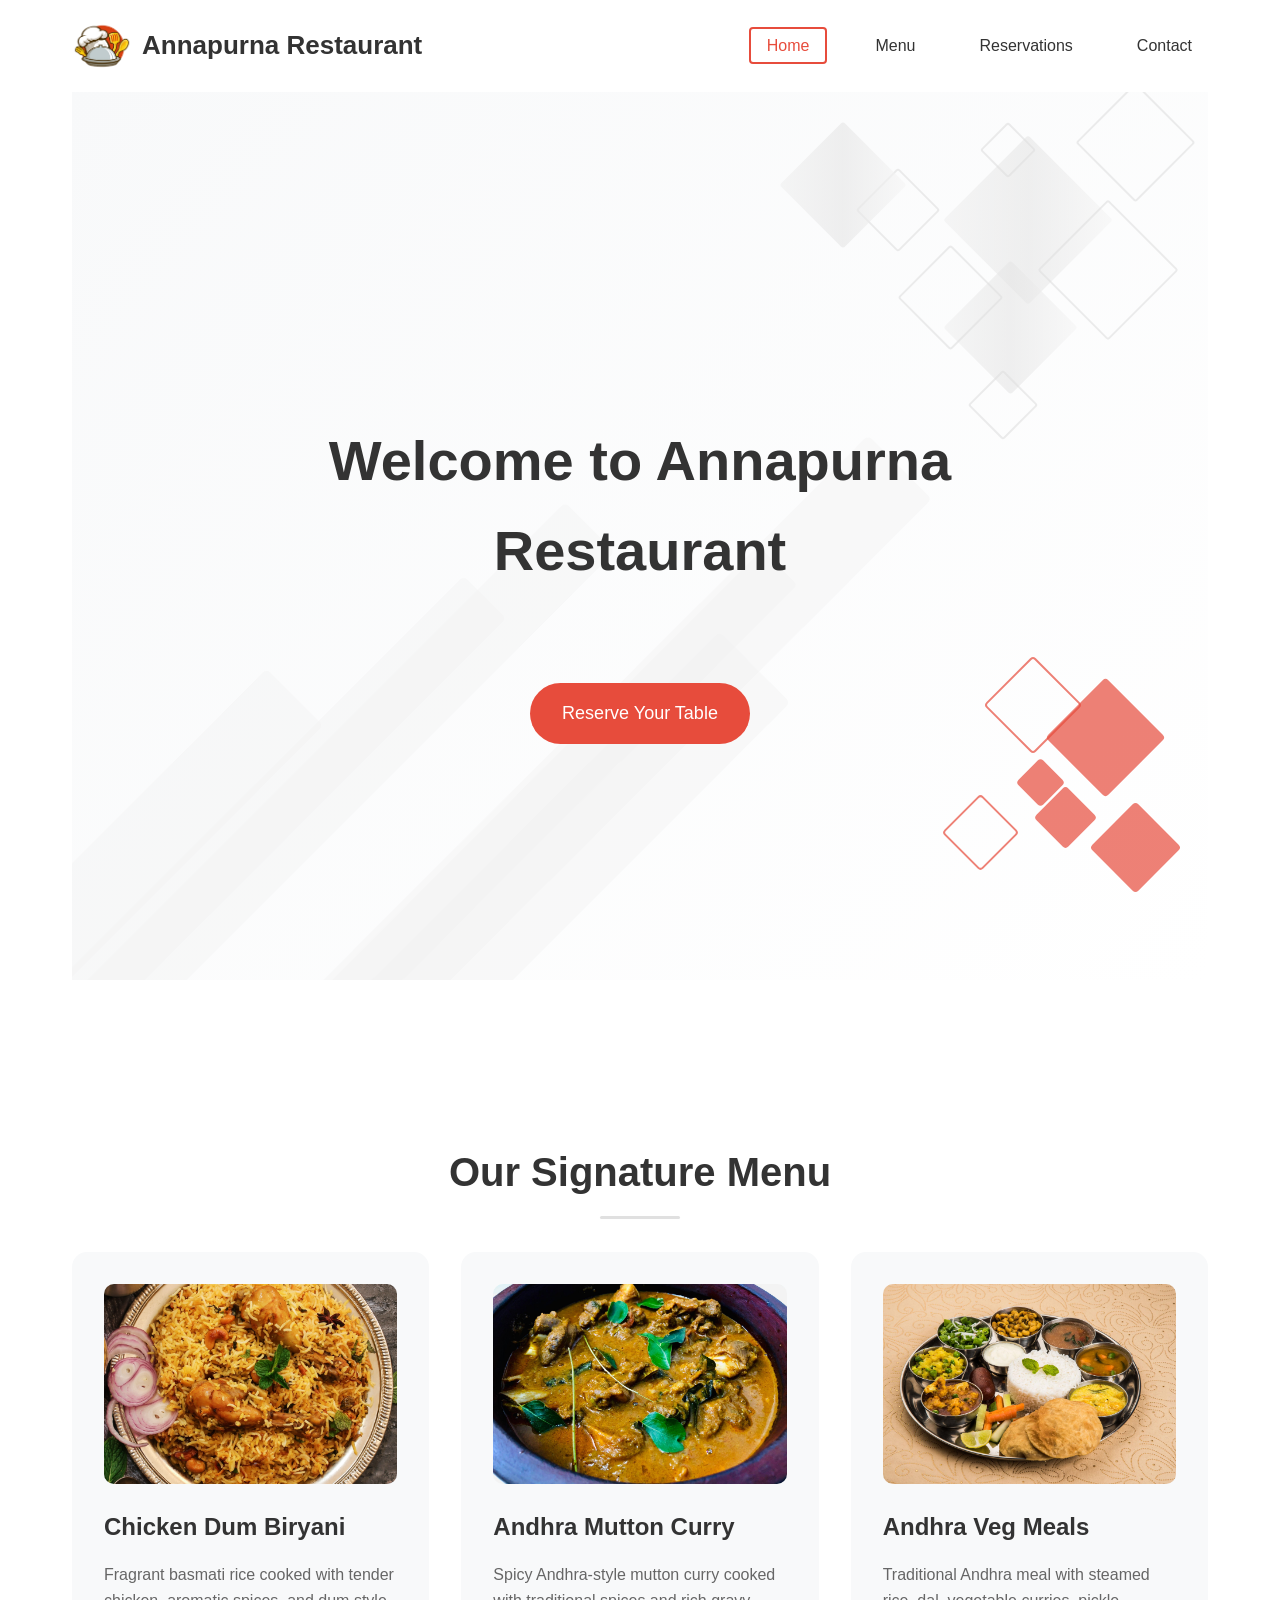
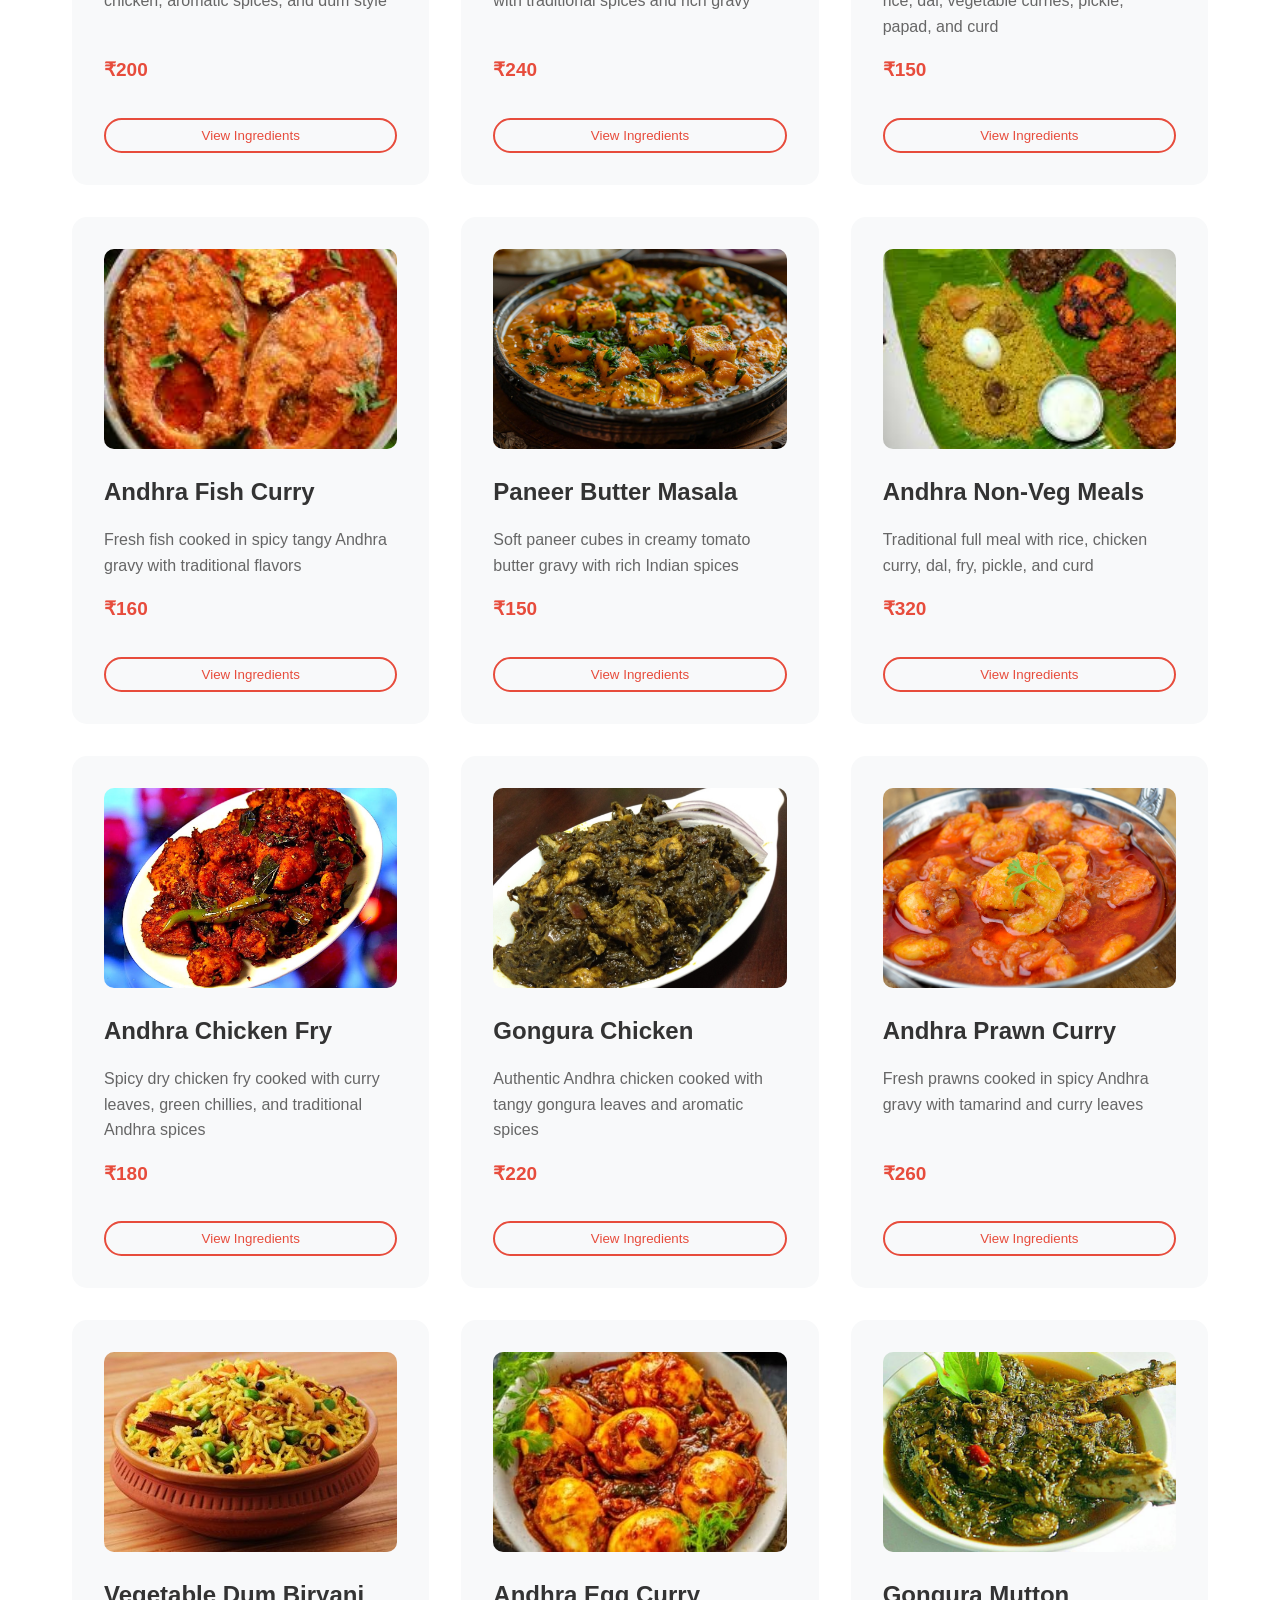
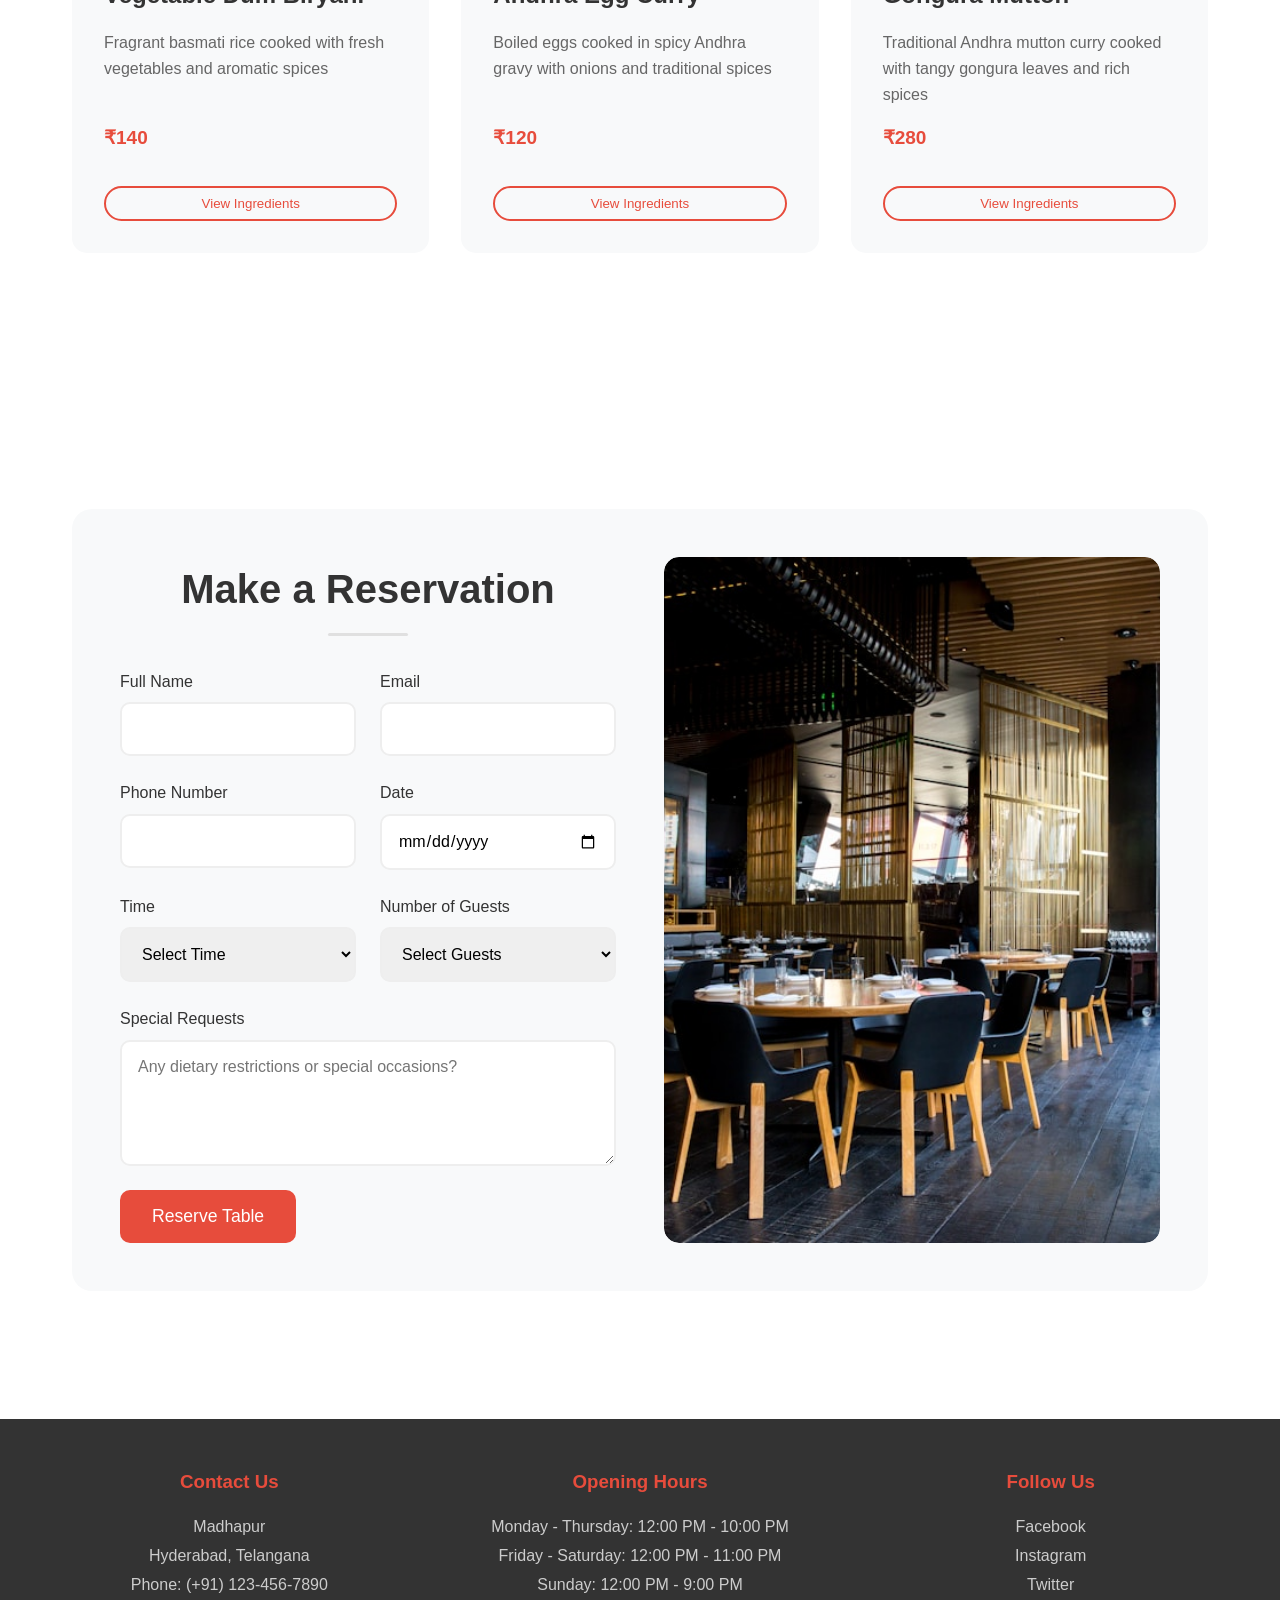
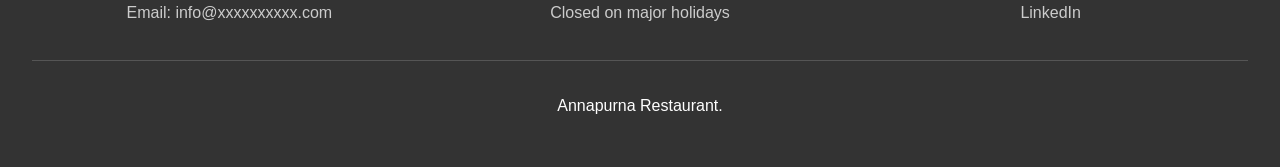
==== resturant project/index.html @ 3a13784e "Add files via upload" ====
<!DOCTYPE html>

<html lang="en">

    <head>
        <link rel="stylesheet" href="style.css">
        <meta charset="UTF-8">
        <meta name="viewport" content="width=device-width, initial-scale=1.0">
        <title>Document</title>
    </head>

    <body>
                
        <header>

            <div class="header-container">

                <a href="#home" class="logo">
                    <img src="images/Restaurant_Logo.png" alt="">
                    <span>Annapurna Restaurant</span>
                </a>

                <ul class="nav-links">
                    <li><a href="#home" class="active">Home</a></li>
                    <li><a href="#menu">Menu</a></li>
                    <li><a href="#reservation">Reservations</a></li>
                    <li><a href="#contact">Contact</a></li>
                </ul>

                <div class="menu-toggle">
                    <span></span>
                    <span></span>
                    <span></span>
                </div>

            </div>

        </header>

        <section id="home">

            <div class="hero">

                <div class="diagonal-grid"></div>

                <div class="static-decoration"></div>

                <div class="bottom-right-decoration"></div>

                <div class="hero-content">
                    
                    <h1>Welcome to Annapurna Restaurant</h1>

                    <p>
                        <span class="text-option">
                            Experience culinary excellence in an atmosphere of refined sophistication
                        </span>

                        <span class="text-option">
                            Discover exquisite flavors crafted with passion and precision
                        </span>

                        <span class="text-option">
                            Where fine dining meets unforgettable moments
                        </span>
                    </p>

                    <a href="#reservation" class="cta-btn">
                        Reserve Your Table
                    </a>
                </div>

            </div>

        </section>

        <section id="menu">

            <h2>Our Signature Menu</h2>

            <div class="menu-grid">

                <div class="menu-item">

                    <img src="images/Hyderabadi Chicken Biryani.jpg" alt="Chicken Biryani" class="menu-item-image">
                    <div class="menu-item-content">
                        <h3>Chicken Dum Biryani</h3>
                        <p>Fragrant basmati rice cooked with tender chicken, aromatic spices, and dum style</p>
                        <div class="price">₹200</div>
                        <button class="ingredients-btn" onclick="showIngredients('hyderabadi-biryani')">View Ingredients</button>
                    </div>

                </div>
                
                <div class="menu-item">

                    <img src="images/Andhra Mutton Curry.jpg" alt="Andhra Mutton Curry" class="menu-item-image">
                    <div class="menu-item-content">
                        <h3>Andhra Mutton Curry</h3>
                        <p>Spicy Andhra-style mutton curry cooked with traditional spices and rich gravy</p>
                        <div class="price">₹240</div>
                        <button class="ingredients-btn" onclick="showIngredients('andhra-mutton-curry')">View Ingredients</button>
                    </div>

                </div>

                <div class="menu-item">

                    <img src="images/Andhra Veg Meals.jpg" alt="Andhra Veg Meals" class="menu-item-image">
                    <div class="menu-item-content">
                        <h3>Andhra Veg Meals</h3>
                        <p>Traditional Andhra meal with steamed rice, dal, vegetable curries, pickle, papad, and curd</p>
                        <div class="price">₹150</div>
                        <button class="ingredients-btn" onclick="showIngredients('andhra-veg-meals')">View Ingredients</button>
                    </div>
                    
                </div>

                <div class="menu-item">

                    <img src="images/Andhra Fish Curry.jpg" alt="Andhra Fish Curry" class="menu-item-image">
                    <div class="menu-item-content">
                        <h3>Andhra Fish Curry</h3>
                        <p>Fresh fish cooked in spicy tangy Andhra gravy with traditional flavors</p>
                        <div class="price">₹160</div>
                        <button class="ingredients-btn" onclick="showIngredients('andhra-fish-curry')">View Ingredients</button>               
                    </div>

                </div>

                <div class="menu-item">

                    <img src="images/Paneer Butter Masala.jpg" alt="Paneer Butter Masala" class="menu-item-image">
                    <div class="menu-item-content">
                        <h3>Paneer Butter Masala</h3>
                        <p>Soft paneer cubes in creamy tomato butter gravy with rich Indian spices</p>
                        <div class="price">₹150</div>
                        <button class="ingredients-btn" onclick="showIngredients('paneer-butter-masala')">View Ingredients</button> 
                    </div>

                </div>

                <div class="menu-item">

                    <img src="images/Andhra Non-Veg Meals.jpg" alt="Andhra Non-Veg Meals" class="menu-item-image">
                    <div class="menu-item-content">
                        <h3>Andhra Non-Veg Meals</h3>
                        <p>Traditional full meal with rice, chicken curry, dal, fry, pickle, and curd</p>
                        <div class="price">₹320</div>
                        <button class="ingredients-btn" onclick="showIngredients('andhra-nonveg-meals')">View Ingredients</button>
                    </div>

                </div>

                <div class="menu-item">

                    <img src="images/Andhra Chicken Fry.jpg" alt="Andhra Chicken Fry" class="menu-item-image">

                    <div class="menu-item-content">
                        <h3>Andhra Chicken Fry</h3>
                        <p>Spicy dry chicken fry cooked with curry leaves, green chillies, and traditional Andhra spices</p>
                        <div class="price">₹180</div>
                        <button class="ingredients-btn" onclick="showIngredients('andhra-chicken-fry')">
                            View Ingredients
                        </button>
                    </div>

                </div>
                
                <div class="menu-item">

                    <img src="images/Gongura Chicken.jpg" alt="Gongura Chicken" class="menu-item-image">

                    <div class="menu-item-content">
                        <h3>Gongura Chicken</h3>
                        <p>Authentic Andhra chicken cooked with tangy gongura leaves and aromatic spices</p>
                        <div class="price">₹220</div>
                        <button class="ingredients-btn" onclick="showIngredients('gongura-chicken')">
                            View Ingredients
                        </button>
                    </div>
                
                </div>

                <div class="menu-item">

                    <img src="images/Andhra Prawn Curry.jpg" alt="Andhra Prawn Curry" class="menu-item-image">

                    <div class="menu-item-content">
                        <h3>Andhra Prawn Curry</h3>
                        <p>Fresh prawns cooked in spicy Andhra gravy with tamarind and curry leaves</p>
                        <div class="price">₹260</div>
                        <button class="ingredients-btn" onclick="showIngredients('andhra-prawn-curry')">
                            View Ingredients
                        </button>
                    </div>

                </div>

                <div class="menu-item">

                    <img src="images/Vegetable Dum Biryani.jpg" alt="Veg Biryani" class="menu-item-image">

                    <div class="menu-item-content">
                        <h3>Vegetable Dum Biryani</h3>
                        <p>Fragrant basmati rice cooked with fresh vegetables and aromatic spices</p>
                        <div class="price">₹140</div>
                        <button class="ingredients-btn" onclick="showIngredients('veg-biryani')">
                            View Ingredients
                        </button>
                    </div>

                </div>

                <div class="menu-item">

                    <img src="images/Andhra Egg Curry.jpg" alt="Andhra Egg Curry" class="menu-item-image">

                    <div class="menu-item-content">
                        <h3>Andhra Egg Curry</h3>
                        <p>Boiled eggs cooked in spicy Andhra gravy with onions and traditional spices</p>
                        <div class="price">₹120</div>
                        <button class="ingredients-btn" onclick="showIngredients('andhra-egg-curry')">
                            View Ingredients
                        </button>
                    </div>

                </div>

                <div class="menu-item">

                    <img src="images/Gongura Mutton.jpeg" alt="Gongura Mutton" class="menu-item-image">

                    <div class="menu-item-content">
                        <h3>Gongura Mutton</h3>
                        <p>Traditional Andhra mutton curry cooked with tangy gongura leaves and rich spices</p>
                        <div class="price">₹280</div>
                        <button class="ingredients-btn" onclick="showIngredients('gongura-mutton')">
                            View Ingredients
                        </button>
                    </div>

                </div>

            </div>

        </section>
        
        <div id="ingredientsModal" class="modal">

            <div class="modal-content">

                <span class="close" onclick="closeModal()">&times;</span>

                <h3 id="modalTitle"></h3>

                <ul id="modalList" class="ingredient-list"></ul>

            </div>

        </div>

        <section id="reservation">

            <div class="reservation">

                <div class="reservation-left">
                    
                    <h2>Make a Reservation</h2>

                    <form class="reservation-form" onsubmit="handleReservation(event)">

                        <div class="form-group">
                            <label for="name">Full Name</label>
                            <input type="text" id="name" name="name" required>
                        </div>

                        <div class="form-group">
                            <label for="email">Email</label>
                            <input type="email" id="email" name="email" required>
                        </div>

                        <div class="form-group">
                            <label for="phone">Phone Number</label>
                            <input type="tel" id="phone" name="phone" required>
                        </div>

                        <div class="form-group">
                            <label for="date">Date</label>
                            <input type="date" id="date" name="date" required>
                        </div>

                        <div class="form-group">
                            <label for="time">Time</label>
                            <select id="time" name="time" required>
                                <option value="">Select Time</option>
                                <option value="12:00">12:00 PM</option>
                                <option value="13:00">1:00 PM</option>
                                <option value="14:00">2:00 PM</option>
                                <option value="15:00">3:00 PM</option>
                                <option value="19:00">7:00 PM</option>
                                <option value="20:00">8:00 PM</option>
                                <option value="21:00">9:00 PM</option>
                                <option value="22:00">10:00 PM</option>
                                <option value="23:00">11:00 PM</option>
                            </select>
                        </div>

                        <div class="form-group">
                            <label for="guests">Number of Guests</label>
                            <select id="guests" name="guests" required>
                                <option value="">Select Guests</option>
                                <option value="1">1 Guest</option>
                                <option value="2">2 Guests</option>
                                <option value="3">3 Guests</option>
                                <option value="4">4 Guests</option>
                                <option value="5">5 Guests</option>
                                <option value="6">6 Guests</option>
                                <option value="7">7 Guests</option>
                                <option value="8">8 Guests</option>
                            </select>
                        </div>

                        <div class="form-group full-width">
                            <label for="special">Special Requests</label>
                            <textarea id="special" name="special" rows="5" placeholder="Any dietary restrictions or special occasions?"></textarea>
                        </div>

                        <button type="submit" class="submit-btn">Reserve Table</button>

                    </form>

                </div>

                <div class="reservation-right">
                    <img src="images/restaurant-tables.jpg" alt="Restaurant Interior" class="reservation-image">
                </div>

            </div>

        </section>

        <footer id="contact">

            <div class="footer-content">
                <div class="footer-section">
                    <h3>Contact Us</h3>
                    <p>Madhapur<br>
                    Hyderabad, Telangana<br>
                    Phone: (+91) 123-456-7890<br>
                    Email: info@xxxxxxxxxx.com</p>
                </div>
                <div class="footer-section">
                    <h3>Opening Hours</h3>
                    <p>Monday - Thursday: 12:00 PM - 10:00 PM<br>
                    Friday - Saturday: 12:00 PM - 11:00 PM<br>
                    Sunday: 12:00 PM - 9:00 PM<br>
                    Closed on major holidays</p>
                </div>
                <div class="footer-section">
                    <h3>Follow Us</h3>
                    <p><a href="#">Facebook</a><br>
                    <a href="#">Instagram</a><br>
                    <a href="#">Twitter</a><br>
                    <a href="#">LinkedIn</a></p>
                </div>
            </div>

            <div style="margin-top: 2rem; padding-top: 2rem; border-top: 1px solid #555; text-align: center;">
                <p> Annapurna Restaurant.</p>
            </div>

        </footer>

        <script src="script.js"></script>

    </body>

</html>
---- resturant project/style.css ----
* {
	margin: 0;
	padding: 0;
	box-sizing: border-box;
}

body {
	font-family: 'Arial', sans-serif;
	line-height: 1.6;
	color: #333;
	background: #fff;
	overflow-x: hidden;
}

header {
	position: fixed;
	top: 0;
	width: 100%;
	background: rgba(255, 255, 255, 0.95);
	backdrop-filter: blur(10px);
	z-index: 1000;
	padding: 16px 0;
	transition: all 0.3s ease;
}

.header-container {
	max-width: 1200px;
	margin: 0 auto;
	display: flex;
	justify-content: space-between;
	align-items: center;
	padding: 0 32px;
}

.logo {
	display: flex;
	align-items: center;
	gap: 10px;
	text-decoration: none;
}

.logo img {
	height: 60px;
	width: auto;
	object-fit: contain;
}

.logo span {
	font-size: 26px;
	font-weight: 600;
	color: #333;
}

.logo:hover {
	transform: translateY(-2px);
}

.logo svg {
	transition: transform 0.3s ease;
}

.logo:hover svg {
	transform: rotate(-10deg) scale(1.1);
}

.nav-links {
	display: flex;
	list-style: none;
	gap: 32px;
}

.nav-links a {
	text-decoration: none;
	color: #333;
	font-weight: 500;
	transition: all 0.3s ease;
	cursor: pointer;
	padding: 8px 16px;
	border-radius: 4px;
	position: relative;
}

.nav-links a:hover,
.nav-links a.active {
	color: #e74c3c;
	border: 2px solid #e74c3c;
}

.menu-toggle {
	display: none;
	flex-direction: column;
	cursor: pointer;
	gap: 5px;
}

.menu-toggle span {
	width: 25px;
	height: 3px;
	background: #333;
	border-radius: 2px;
	transition: 0.3s;
}

.hero {
	height: 100vh;
	position: relative;
	display: flex;
	align-items: center;
	justify-content: center;
	overflow: hidden;
	background: linear-gradient(135deg, #f8f9fa 0%, #ffffff 100%);
}

.diagonal-grid {
	position: absolute;
	bottom: 0;
	left: 0;
	width: 100%;
	height: 100%;
	overflow: hidden;
	z-index: 1;
}

.soft-block {
	position: absolute;
	height: 800px;
	background: #f0f0f0;
	transform: rotate(45deg);
	animation: moveBackForth 20s ease-in-out infinite;
	border-radius: 5px;
	opacity: 0.4;
}

@keyframes moveBackForth {

	0%,
	100% {
		transform: translateX(-50px) rotate(45deg);
	}

	50% {
		transform: translateX(50px) rotate(45deg);
	}
}

.static-decoration {
	position: absolute;
	top: 0;
	right: 0;
	width: 400px;
	height: 400px;
	pointer-events: none;
	z-index: 1;
}

.bottom-right-decoration {
	position: absolute;
	bottom: 80px;
	right: 0;
	width: 300px;
	height: 200px;
	pointer-events: none;
	z-index: 1;
}

.static-block {
	position: absolute;
	background: linear-gradient(45deg, #f0f0f0, #e5e5e5, #f5f5f5);
	transform: rotate(45deg);
	border-radius: 3px;
	opacity: 0.6;
}

.static-block-outline {
	position: absolute;
	background: transparent;
	border: 2px solid #e0e0e0;
	transform: rotate(45deg);
	border-radius: 3px;
	opacity: 0.6;
}

.red-block {
	position: absolute;
	background: #e74c3c;
	transform: rotate(45deg);
	border-radius: 4px;
	opacity: 0.7;
}

.red-block-outline {							
	position: absolute;
	background: transparent;
	border: 2px solid #e74c3c;
	transform: rotate(45deg);
	border-radius: 4px;
	opacity: 0.7;
}

.hero-content {
	text-align: center;
	z-index: 2;
	max-width: 800px;
	padding: 0 32px;
	margin-top: 100px;
}

.hero h1 {
	font-size: 56px;
	margin-bottom: 16px;
	animation: fadeInUp 1s ease;
}

.hero p {
	font-size: 20px;
	margin-bottom: 32px;
	color: #666;
	animation: fadeInUp 1s ease 0.3s both;
	position: relative;
	min-height: 40px;
	display: flex;
	justify-content: center;
	align-items: center;
}

.text-option {
	position: absolute;
	width: 100%;
	text-align: center;
	left: 0;
	right: 0;
	opacity: 0;
	animation: textCycle 12s ease-in-out infinite;
	white-space: normal;
	padding: 0 20px;
}

.text-option:nth-child(1) {
	animation-delay: 0s;
}

.text-option:nth-child(2) {
	animation-delay: 4s;
}

.text-option:nth-child(3) {
	animation-delay: 8s;
}

@keyframes textCycle {

	0%,
	100% {
		opacity: 0;
		transform: translateY(20px) scale(0.95);
	}

	8%,
	25% {
		opacity: 1;
		transform: translateY(0) scale(1);
	}

	33% {
		opacity: 0;
		transform: translateY(-20px) scale(0.95);
	}
}

.cta-btn {
	background: #e74c3c;
	color: white;
	padding: 16px 32px;
	border: none;
	border-radius: 50px;
	font-size: 18px;
	cursor: pointer;
	transition: all 0.3s ease;
	animation: fadeInUp 1s ease 0.6s both;
	text-decoration: none;
	display: inline-block;
}

.cta-btn:hover {
	background: #c0392b;
	transform: translateY(-3px);
	box-shadow: 0 10px 20px rgba(231, 76, 60, 0.3);
}

@keyframes fadeInUp {
	from {
		opacity: 0;
		transform: translateY(30px);
	}

	to {
		opacity: 1;
		transform: translateY(0);
	}
}

section {
	padding: 80px 32px;   
	max-width: 1200px;
	margin: 0 auto;
}

h2 {
	font-size: 40px;     
	text-align: center;
	margin-bottom: 48px;  
	color: #333;
	position: relative;
}
h2::after {
	content: '';
	position: absolute;
	bottom: -15px;
	left: 50%;
	transform: translateX(-50%);
	width: 80px;
	height: 3px;
	background: #e0e0e0;
	border-radius: 2px;
}

.menu-grid {
	display: grid;
	grid-template-columns: repeat(3, 1fr);
	gap: 32px; 
	margin-bottom: 48px; 
}

.menu-item {
	background: #f8f9fa;
	padding: 32px; 
	border-radius: 15px;
	transition: all 0.3s ease;
	cursor: pointer;
	position: relative;
	overflow: hidden;
	display: flex;
	flex-direction: column;
	height: 100%;
}

.menu-item-image {
	width: 100%;
	height: 200px;
	border-radius: 10px;
	margin-bottom: 24px; 
	object-fit: cover;
	transition: transform 0.3s ease;
}

.menu-item-image:hover {
	transform: scale(1.05);
}

.menu-item-content {
	flex: 1;
	display: flex;
	flex-direction: column;
}

.menu-item {
	background: #f8f9fa;
	padding: 32px;
	border-radius: 15px;
	cursor: pointer;
	position: relative;
	overflow: hidden;
	display: flex;
	flex-direction: column;
	height: 100%;
}

.menu-item h3 {
	color: #333;
	margin-bottom: 16px; 
	font-size: 24px; 
}

.menu-item p {
	color: #666;
	margin-bottom: 16px;
}

.price {
	font-size: 19px; 
	font-weight: bold;
	color: #e74c3c;
	margin-top: auto;
	margin-bottom: 16px; 
}

.ingredients-btn {
	background: none;
	border: 2px solid #e74c3c;
	color: #e74c3c;
	padding: 8px 16px; 
	border-radius: 25px;
	cursor: pointer;
	transition: all 0.3s ease;
	margin-top: 16px; 
}

.modal {
	display: none;
	position: fixed;
	z-index: 2000;
	left: 0;
	top: 0;
	width: 100%;
	height: 100%;
	background: rgba(0, 0, 0, 0.8);
	animation: fadeIn 0.3s ease;
}

.modal-content {
	background: white;
	margin: 160px auto; 
	padding: 32px; 
	border-radius: 15px;
	width: 90%;
	max-width: 500px;
	position: relative;
	animation: slideIn 0.3s ease;
}

@keyframes fadeIn {
	from {
		opacity: 0;
	}
	to {
		opacity: 1;
	}
}

@keyframes slideIn {
	from {
		transform: translateY(-50px);
		opacity: 0;
	}
	to {
		transform: translateY(0);
		opacity: 1;
	}
}

.close {
	position: absolute;
	right: 16px;
	top: 16px;   
	font-size: 32px;
	cursor: pointer;
	color: #999;
}

.close:hover {
	color: #333;
}

.ingredient-list {
	list-style: none;
	margin-top: 16px; 
}

.ingredient-list li {
	padding: 8px 0; 
	border-bottom: 1px solid #eee;
	display: flex;
	justify-content: space-between;
}

.allergen {
	color: #e74c3c;
	font-weight: bold;
}

.reservation {
	background: #f8f9fa;
	border-radius: 20px;
	padding: 48px; 
	margin: 48px 0; 
	display: grid;
	grid-template-columns: 1fr 1fr;
	gap: 48px; 
	align-items: center;
}

.reservation-left {
	width: 100%;
}

.reservation-right {
	width: 100%;
	height: 100%;
	min-height: 500px;
	position: relative;
	border-radius: 15px;
	overflow: hidden;
}

.reservation-image {
	width: 100%;
	height: 100%;
	object-fit: cover;
	border-radius: 15px;
}

.reservation-form {
	display: grid;
	grid-template-columns: repeat(2, 1fr);
	gap: 24px; 
	margin-top: 32px;
}

.form-group {
	display: flex;
	flex-direction: column;
}

.form-group.full-width {
	grid-column: 1 / -1;
}

.form-group label {
	margin-bottom: 8px; 
	font-weight: 500;
	color: #333;
}

.form-group input,
.form-group select,
.form-group textarea {
	padding: 16px; 
	border: 2px solid #eee;
	border-radius: 10px;
	font-size: 16px;
	font-family: 'Arial', sans-serif;
	transition: border-color 0.3s ease;
	resize: vertical;
}

.form-group textarea {
	min-height: 120px;
}

.form-group input:focus,
.form-group select:focus,
.form-group textarea:focus {
	outline: none;
	border-color: #e74c3c;
}

.submit-btn {
	grid-column: 1 / -1;
	background: #e74c3c;
	color: white;
	padding: 16px 32px; 
	border: none;
	border-radius: 10px;
	font-size: 17.6px; 
	cursor: pointer;
	transition: all 0.3s ease;
	justify-self: start;
}

.submit-btn:hover {
	background: #c0392b;
	transform: translateY(-2px);
}

footer {
	background: #333;
	color: white;
	text-align: center;
	padding: 3rem 2rem;
}

.footer-content {
	max-width: 1200px;
	margin: 0 auto;
	display: grid;
	grid-template-columns: repeat(auto-fit, minmax(250px, 1fr));
	gap: 2rem;
}

.footer-section h3 {
	margin-bottom: 1rem;
	color: #e74c3c;
}

.footer-section p,
.footer-section a {
	color: #ccc;
	text-decoration: none;
	line-height: 1.8;
}

.footer-section a:hover {
	color: #e74c3c;
}

.footer-links {
	display: flex;
	justify-content: center;
	align-items: center;
	flex-wrap: wrap;
	gap: 10px;
	margin-top: 1rem;
}

.footer-links a {
	color: #ccc;
	text-decoration: none;
	padding: 0 10px;
	transition: color 0.3s ease;
}

.footer-links a:hover {
	color: #e74c3c;
}

.footer-links span {
	color: #555;
}

/* Mobile Responsive */
@media (max-width: 768px) {
	.nav-links {
		position: fixed;
		top: 70px;
		left: -100%;
		width: 100%;
		height: calc(100vh - 70px);
		background: white;
		flex-direction: column;
		align-items: center;
		justify-content: flex-start;
		padding-top: 32px;
		transition: left 0.3s ease;
	}

	.nav-links.active {
		left: 0;
	}

	.menu-toggle {
		display: flex;
	}

	.hero-content {
		margin-top: 80px;
		margin-bottom: 80px;
	}

	.hero h1 {
		font-size: 40px;
	}

	.hero p {
		font-size: 16px;
	}

	h2 {
		font-size: 32px;
	}

	section {
		padding: 48px 16px;
	}

	.reservation {
		padding: 32px 16px;
		grid-template-columns: 1fr;
		gap: 32px;
	}

	.reservation-right {
		min-height: 300px;
	}

	.modal-content {
		width: 95%;
		margin: 20% auto;
	}
}

@media (max-width: 480px) {
	.hero-content {
		margin-top: 80px;
		margin-bottom: 80px;
	}

	.hero h1 {
		font-size: 32px;
	}

	.menu-grid {
		grid-template-columns: 1fr;
	}

	.reservation-form {
		grid-template-columns: 1fr;
	}
}
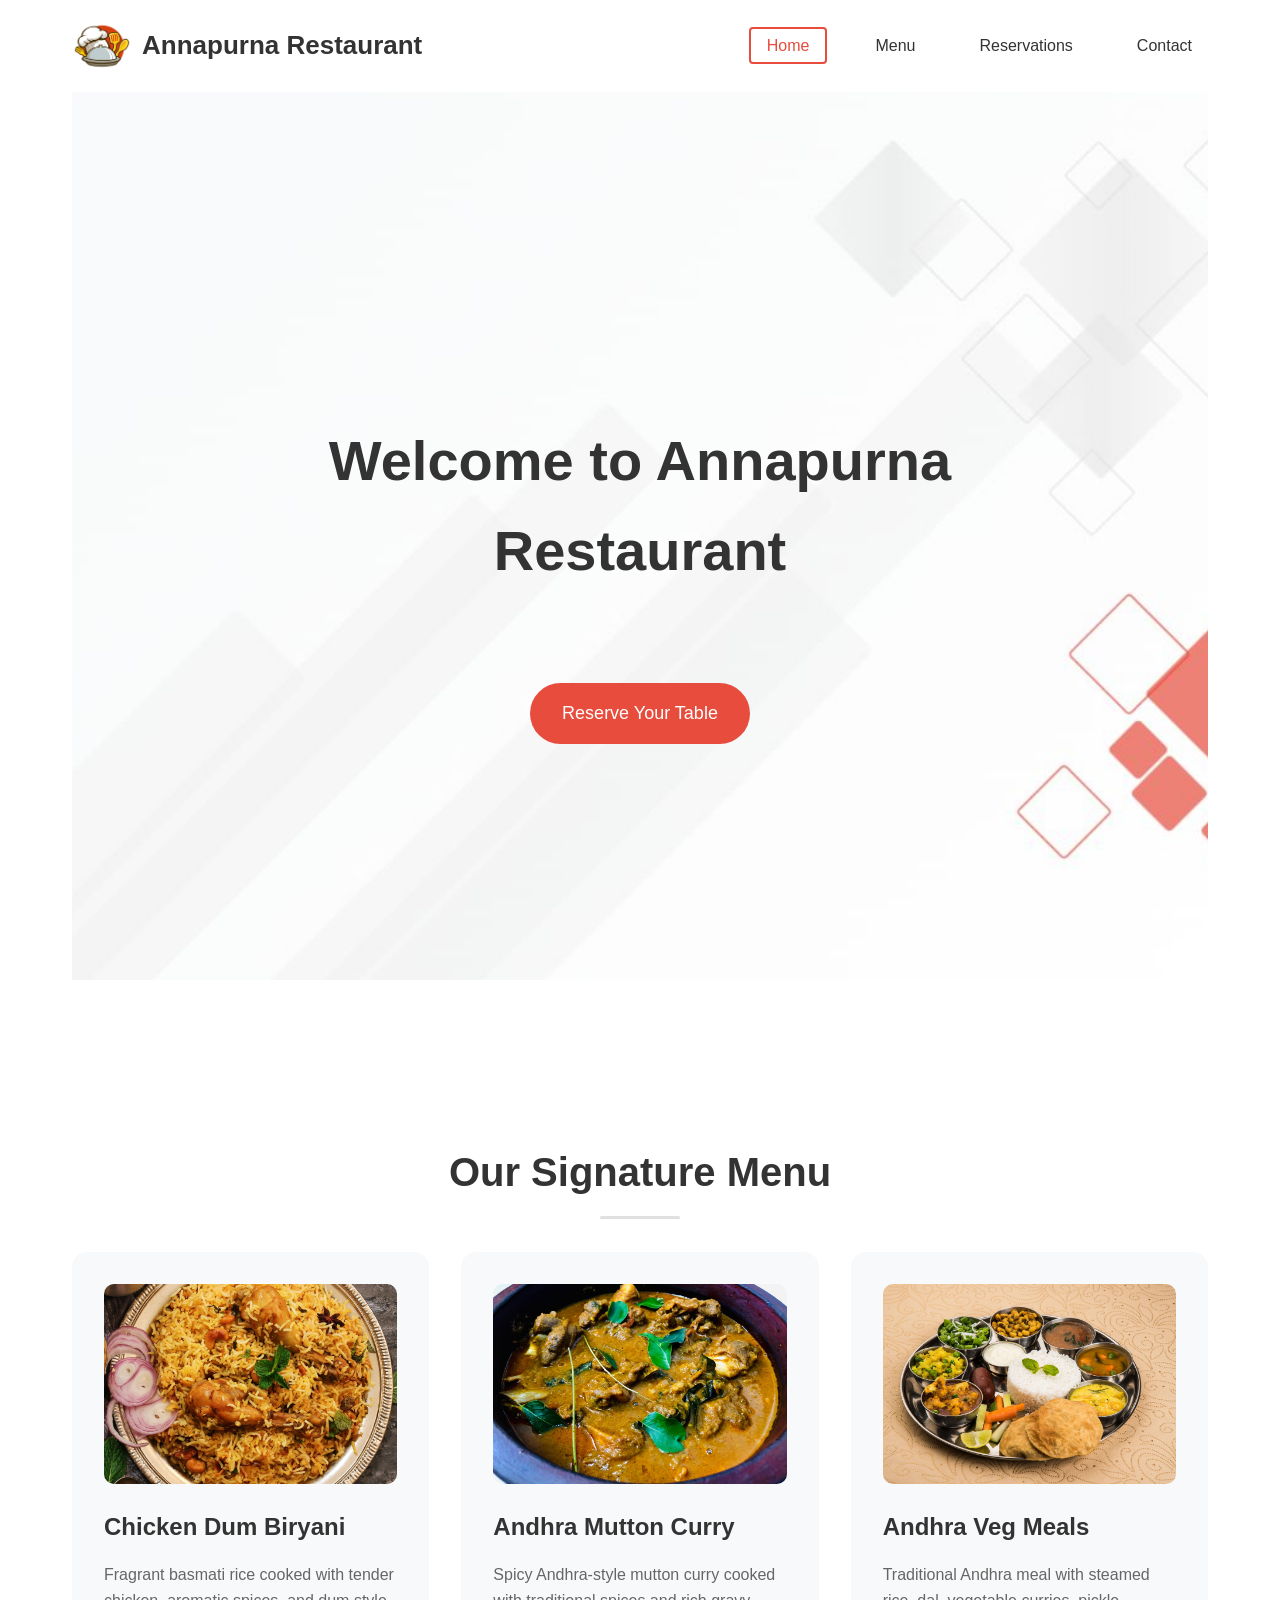
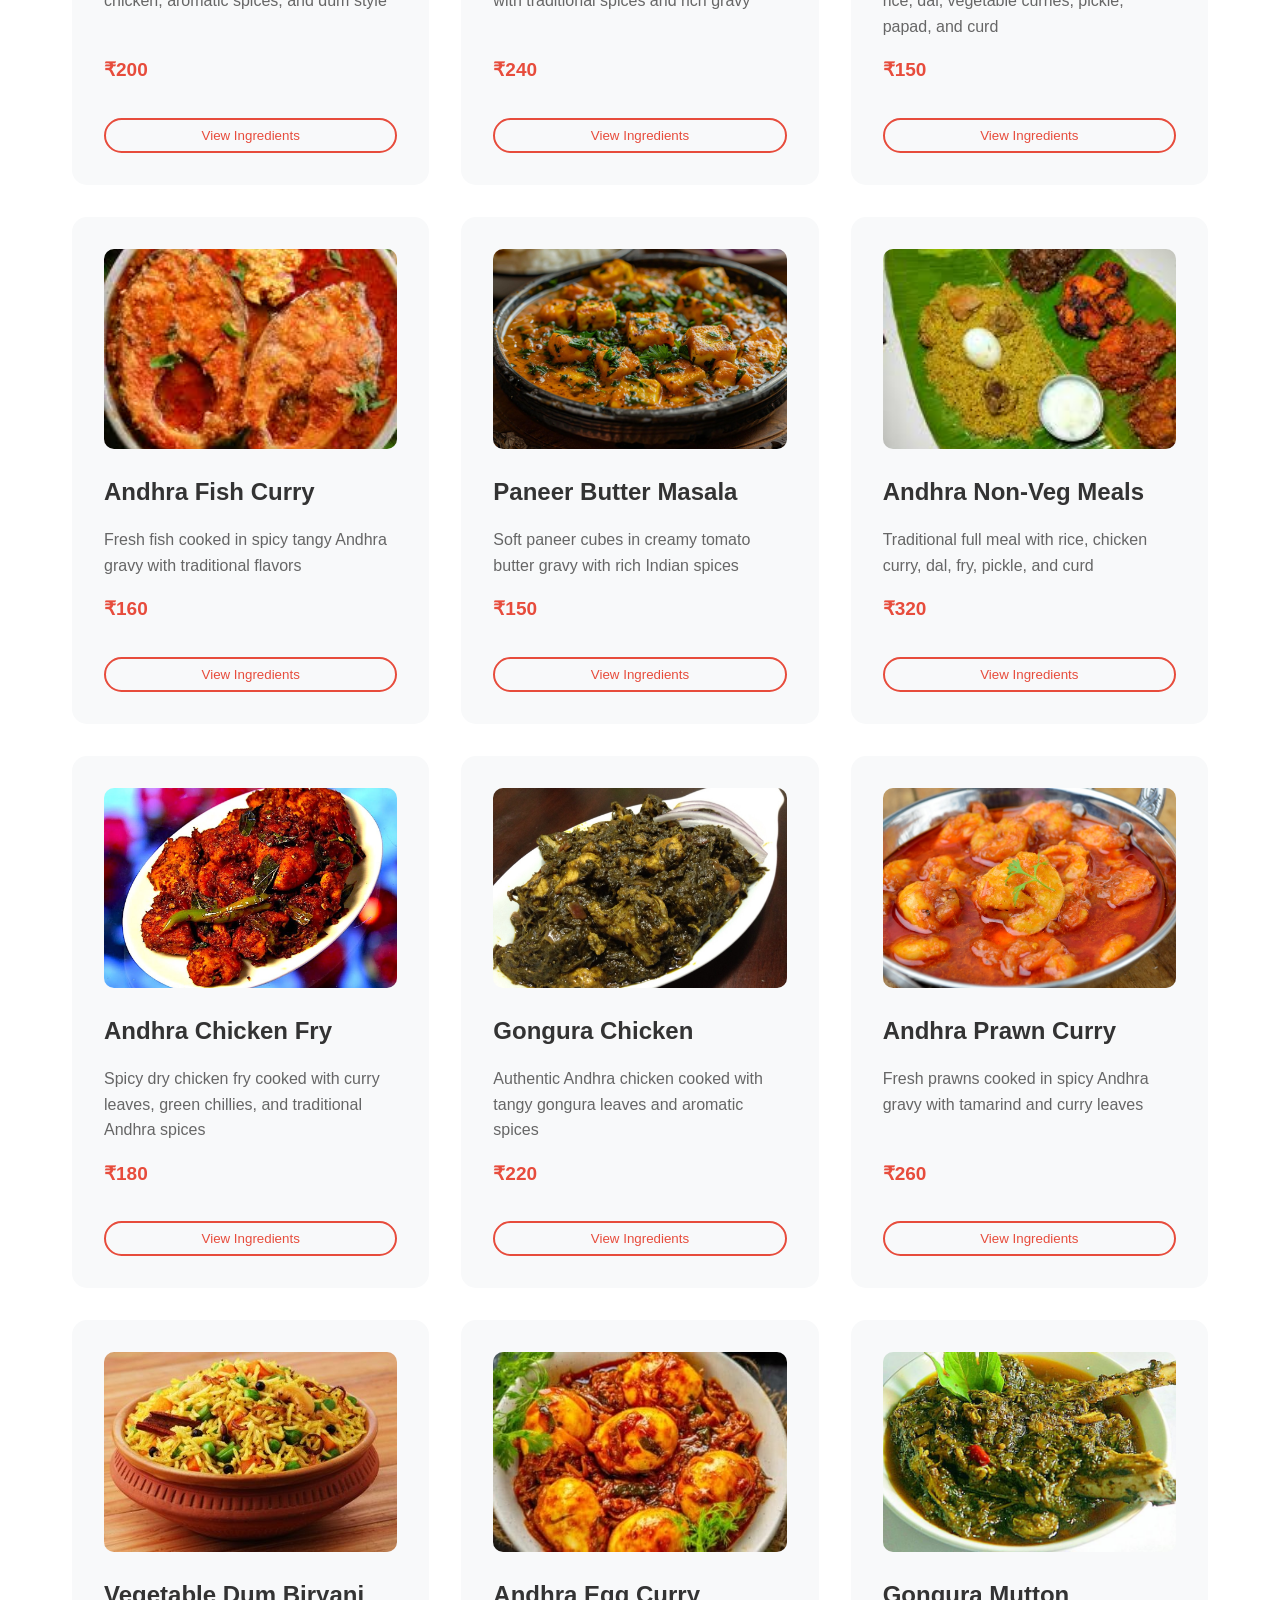
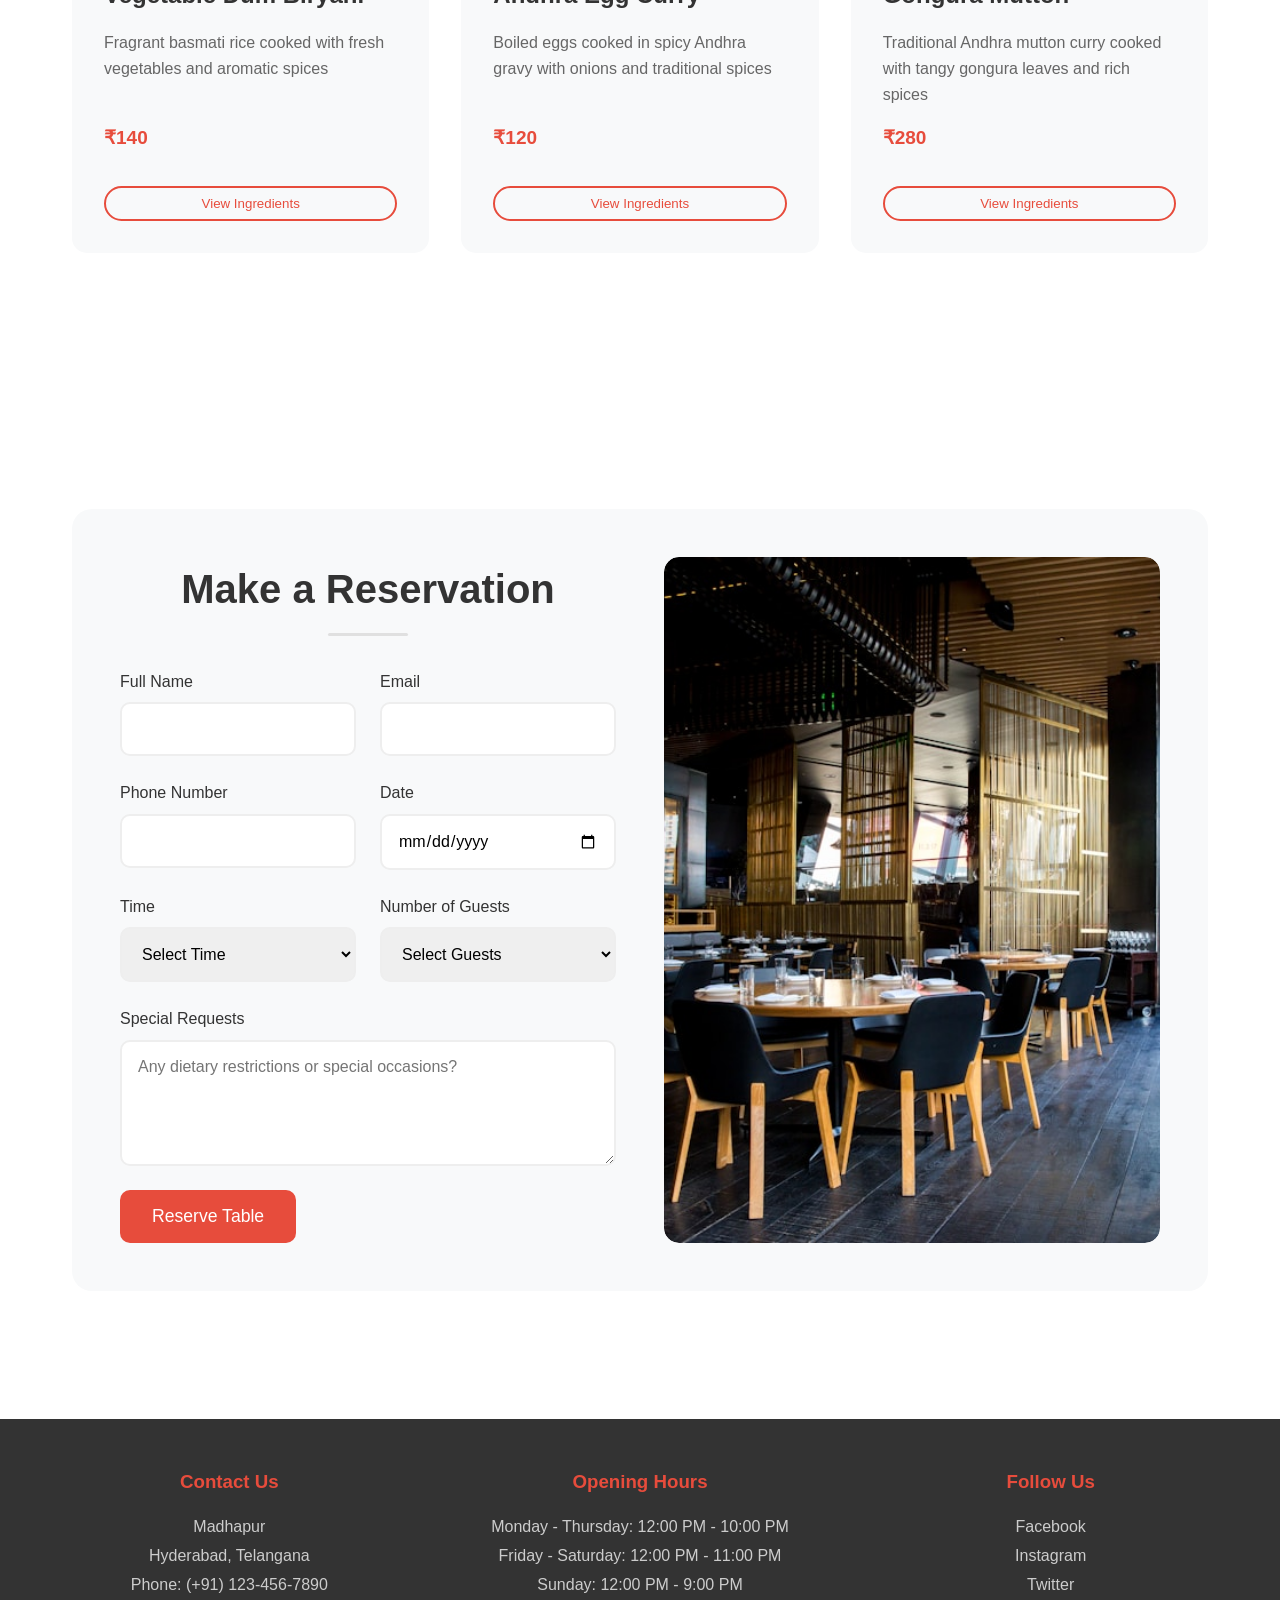
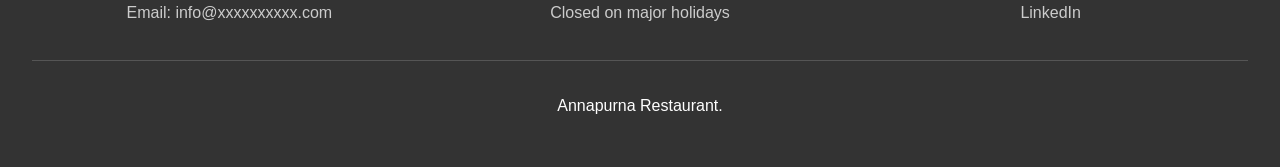
==== commit 13c313c7: "Add files via upload" ====
--- a/resturant project/index.html
+++ b/resturant project/index.html
@@ -40,12 +40,6 @@
         <section id="home">
 
             <div class="hero">
-
-                <div class="diagonal-grid"></div>
-
-                <div class="static-decoration"></div>
-
-                <div class="bottom-right-decoration"></div>
 
                 <div class="hero-content">
                     
--- a/resturant project/style.css
+++ b/resturant project/style.css
@@ -108,7 +108,11 @@
 	align-items: center;
 	justify-content: center;
 	overflow: hidden;
-	background: linear-gradient(135deg, #f8f9fa 0%, #ffffff 100%);
+	background:
+	url("images/Untitled\ design\ bg.jpg");
+	background-size: cover;
+	background-position: center;
+	background-repeat: no-repeat;
 }
 
 .diagonal-grid {
@@ -209,6 +213,13 @@
 	font-size: 56px;
 	margin-bottom: 16px;
 	animation: fadeInUp 1s ease;
+	.hero h1 {
+	color: white;
+}
+
+.hero p {
+	color: #f1f1f1;
+}
 }
 
 .hero p {
